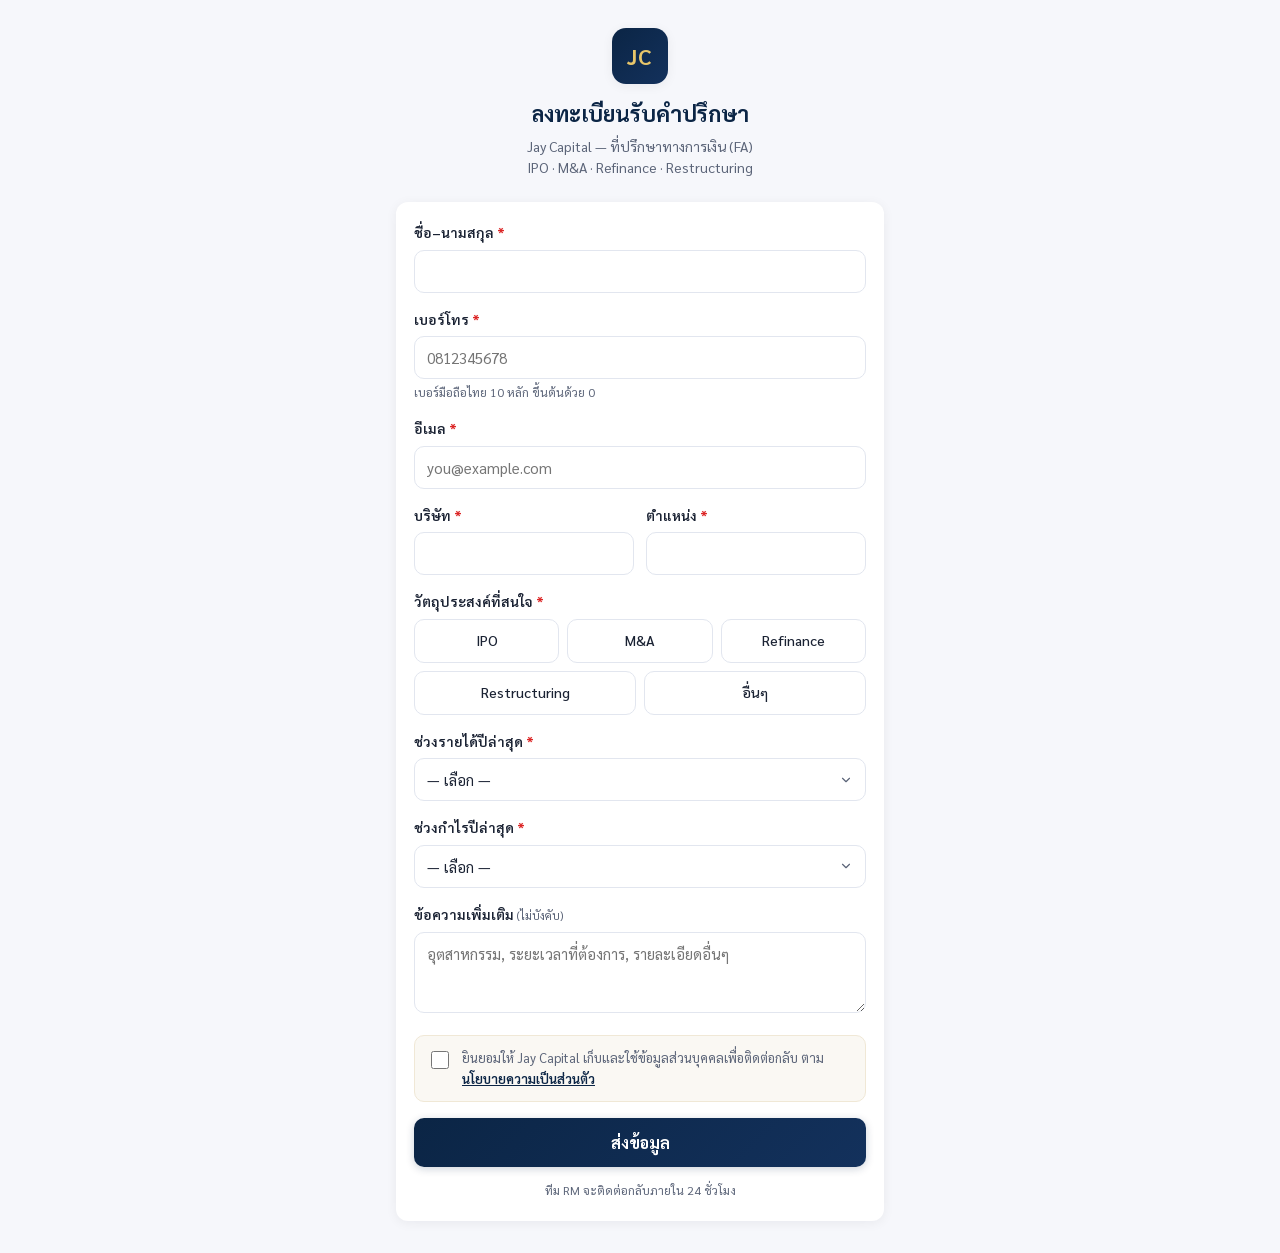
==== index.html @ a8dd4b15 "Initial commit: JC LINE OA lead form (LIFF + Apps Script)" ====
<!DOCTYPE html>
<html lang="th">
<head>
  <meta charset="UTF-8" />
  <meta name="viewport" content="width=device-width, initial-scale=1.0, maximum-scale=1.0, user-scalable=no" />
  <title>ลงทะเบียนรับคำปรึกษา | Jay Capital</title>
  <link rel="preconnect" href="https://fonts.googleapis.com">
  <link rel="preconnect" href="https://fonts.gstatic.com" crossorigin>
  <link href="https://fonts.googleapis.com/css2?family=Sarabun:wght@400;500;600;700&display=swap" rel="stylesheet">
  <link rel="stylesheet" href="style.css" />
  <script charset="utf-8" src="https://static.line-scdn.net/liff/edge/2/sdk.js"></script>
</head>
<body>
  <main class="container">
    <!-- Form view -->
    <section id="form-view">
      <header class="hero">
        <div class="logo">JC</div>
        <h1>ลงทะเบียนรับคำปรึกษา</h1>
        <p class="sub">Jay Capital — ที่ปรึกษาทางการเงิน (FA)<br/>IPO · M&amp;A · Refinance · Restructuring</p>
      </header>

      <form id="lead-form" novalidate>
        <div class="field">
          <label for="name">ชื่อ–นามสกุล <span class="req">*</span></label>
          <input type="text" id="name" name="name" required autocomplete="name" />
        </div>

        <div class="field">
          <label for="phone">เบอร์โทร <span class="req">*</span></label>
          <input type="tel" id="phone" name="phone" required autocomplete="tel"
                 inputmode="numeric" placeholder="0812345678" pattern="^0[0-9]{8,9}$" />
          <small class="hint">เบอร์มือถือไทย 10 หลัก ขึ้นต้นด้วย 0</small>
        </div>

        <div class="field">
          <label for="email">อีเมล <span class="req">*</span></label>
          <input type="email" id="email" name="email" required autocomplete="email"
                 placeholder="you@example.com" />
        </div>

        <div class="row">
          <div class="field">
            <label for="company">บริษัท <span class="req">*</span></label>
            <input type="text" id="company" name="company" required autocomplete="organization" />
          </div>
          <div class="field">
            <label for="position">ตำแหน่ง <span class="req">*</span></label>
            <input type="text" id="position" name="position" required autocomplete="organization-title" />
          </div>
        </div>

        <div class="field">
          <label>วัตถุประสงค์ที่สนใจ <span class="req">*</span></label>
          <div class="radio-group" role="radiogroup">
            <label class="radio"><input type="radio" name="purpose" value="IPO" required /><span>IPO</span></label>
            <label class="radio"><input type="radio" name="purpose" value="M&A" /><span>M&amp;A</span></label>
            <label class="radio"><input type="radio" name="purpose" value="Refinance" /><span>Refinance</span></label>
            <label class="radio"><input type="radio" name="purpose" value="Restructuring" /><span>Restructuring</span></label>
            <label class="radio"><input type="radio" name="purpose" value="อื่นๆ" /><span>อื่นๆ</span></label>
          </div>
        </div>

        <div class="field">
          <label for="revenueRange">ช่วงรายได้ปีล่าสุด <span class="req">*</span></label>
          <select id="revenueRange" name="revenueRange" required>
            <option value="">— เลือก —</option>
            <option value="<100">น้อยกว่า 100 ล้านบาท</option>
            <option value="100-500">100 – 500 ล้านบาท</option>
            <option value="500-1000">500 – 1,000 ล้านบาท</option>
            <option value="1000+">มากกว่า 1,000 ล้านบาท</option>
          </select>
        </div>

        <div class="field">
          <label for="profitRange">ช่วงกำไรปีล่าสุด <span class="req">*</span></label>
          <select id="profitRange" name="profitRange" required>
            <option value="">— เลือก —</option>
            <option value="loss">ขาดทุน</option>
            <option value="<10">น้อยกว่า 10 ล้านบาท</option>
            <option value="10-50">10 – 50 ล้านบาท</option>
            <option value="50-100">50 – 100 ล้านบาท</option>
            <option value="100+">มากกว่า 100 ล้านบาท</option>
          </select>
        </div>

        <div class="field">
          <label for="note">ข้อความเพิ่มเติม <small>(ไม่บังคับ)</small></label>
          <textarea id="note" name="note" rows="3"
                    placeholder="อุตสาหกรรม, ระยะเวลาที่ต้องการ, รายละเอียดอื่นๆ"></textarea>
        </div>

        <div class="field consent">
          <label class="checkbox">
            <input type="checkbox" id="pdpa" name="pdpa" required />
            <span>ยินยอมให้ Jay Capital เก็บและใช้ข้อมูลส่วนบุคคลเพื่อติดต่อกลับ ตาม
              <a href="policy.html" target="_blank" rel="noopener">นโยบายความเป็นส่วนตัว</a>
            </span>
          </label>
        </div>

        <div id="error-banner" class="error-banner" hidden></div>

        <button type="submit" id="submit-btn" class="btn-primary">
          <span class="btn-text">ส่งข้อมูล</span>
          <span class="btn-loader" hidden></span>
        </button>

        <p class="footer-note">ทีม RM จะติดต่อกลับภายใน 24 ชั่วโมง</p>
      </form>
    </section>

    <!-- Success view -->
    <section id="success-view" hidden>
      <div class="success-card">
        <div class="check-circle">
          <svg viewBox="0 0 52 52" aria-hidden="true">
            <circle cx="26" cy="26" r="24" fill="none" stroke="#22c55e" stroke-width="2"/>
            <path fill="none" stroke="#22c55e" stroke-width="4" stroke-linecap="round"
                  stroke-linejoin="round" d="M14 27 L23 36 L39 18"/>
          </svg>
        </div>
        <h2>ขอบคุณ <span id="success-name">ครับ</span> 🙏</h2>
        <p class="success-msg">เราได้รับข้อมูลของคุณเรียบร้อยแล้ว<br/>
          ทีม RM ของ Jay Capital จะติดต่อกลับภายใน <strong>24 ชั่วโมง</strong></p>
        <button type="button" id="close-btn" class="btn-primary">ปิดหน้านี้</button>
      </div>
    </section>
  </main>

  <script src="script.js"></script>
</body>
</html>
---- style.css ----
/* ==========================================================
   Jay Capital — LINE OA Lead Form
   Mobile-first, designed for LIFF webview
   ========================================================== */

:root {
  --jc-navy: #0b2545;
  --jc-navy-700: #13315c;
  --jc-gold: #c79338;
  --jc-gold-soft: #e8c66a;
  --bg: #f6f7fb;
  --card: #ffffff;
  --text: #1a2233;
  --text-soft: #5b6478;
  --border: #e2e6ef;
  --border-focus: var(--jc-gold);
  --error: #dc2626;
  --success: #16a34a;
  --radius: 12px;
  --shadow: 0 2px 12px rgba(15, 23, 42, 0.06);
  --shadow-lg: 0 8px 32px rgba(15, 23, 42, 0.08);
}

* { box-sizing: border-box; }

html, body {
  margin: 0;
  padding: 0;
  background: var(--bg);
  color: var(--text);
  font-family: 'Sarabun', -apple-system, BlinkMacSystemFont, 'Segoe UI', Roboto, sans-serif;
  font-size: 16px;
  line-height: 1.55;
  -webkit-font-smoothing: antialiased;
  min-height: 100vh;
}

.container {
  max-width: 520px;
  margin: 0 auto;
  padding: 0 16px 32px;
}

/* ---------- Hero ---------- */
.hero {
  text-align: center;
  padding: 28px 16px 24px;
}

.logo {
  width: 56px;
  height: 56px;
  margin: 0 auto 12px;
  border-radius: 14px;
  background: linear-gradient(135deg, var(--jc-navy) 0%, var(--jc-navy-700) 100%);
  color: var(--jc-gold-soft);
  font-weight: 700;
  font-size: 22px;
  display: flex;
  align-items: center;
  justify-content: center;
  letter-spacing: 1px;
  box-shadow: var(--shadow);
}

.hero h1 {
  margin: 0 0 6px;
  font-size: 22px;
  font-weight: 700;
  color: var(--jc-navy);
}

.hero .sub {
  margin: 0;
  color: var(--text-soft);
  font-size: 14px;
  line-height: 1.5;
}

/* ---------- Form ---------- */
form {
  background: var(--card);
  border-radius: var(--radius);
  padding: 20px 18px 22px;
  box-shadow: var(--shadow);
}

.field {
  margin-bottom: 16px;
}

.row {
  display: grid;
  grid-template-columns: 1fr 1fr;
  gap: 12px;
}

label {
  display: block;
  font-size: 14px;
  font-weight: 600;
  color: var(--text);
  margin-bottom: 6px;
}

label small {
  font-weight: 400;
  color: var(--text-soft);
}

.req {
  color: var(--error);
  font-weight: 700;
}

.hint {
  display: block;
  margin-top: 4px;
  font-size: 12px;
  color: var(--text-soft);
}

input[type="text"],
input[type="tel"],
input[type="email"],
select,
textarea {
  width: 100%;
  padding: 11px 12px;
  font-family: inherit;
  font-size: 15px;
  color: var(--text);
  background: #fff;
  border: 1.5px solid var(--border);
  border-radius: 10px;
  outline: none;
  transition: border-color 0.15s, box-shadow 0.15s;
  -webkit-appearance: none;
  appearance: none;
}

input:focus,
select:focus,
textarea:focus {
  border-color: var(--border-focus);
  box-shadow: 0 0 0 3px rgba(199, 147, 56, 0.12);
}

select {
  background-image: url("data:image/svg+xml;utf8,<svg xmlns='http://www.w3.org/2000/svg' width='14' height='14' viewBox='0 0 24 24' fill='none' stroke='%235b6478' stroke-width='2' stroke-linecap='round' stroke-linejoin='round'><polyline points='6 9 12 15 18 9'/></svg>");
  background-repeat: no-repeat;
  background-position: right 12px center;
  padding-right: 36px;
}

textarea {
  resize: vertical;
  min-height: 72px;
}

input.invalid,
select.invalid,
textarea.invalid {
  border-color: var(--error);
  background: #fef2f2;
}

/* ---------- Radio group ---------- */
.radio-group {
  display: flex;
  flex-wrap: wrap;
  gap: 8px;
}

.radio {
  flex: 1 0 calc(33.33% - 8px);
  margin-bottom: 0;
  cursor: pointer;
}

.radio input {
  position: absolute;
  opacity: 0;
  pointer-events: none;
}

.radio span {
  display: block;
  text-align: center;
  padding: 10px 8px;
  font-size: 14px;
  font-weight: 500;
  color: var(--text);
  background: #fff;
  border: 1.5px solid var(--border);
  border-radius: 10px;
  transition: all 0.15s;
}

.radio input:checked + span {
  border-color: var(--jc-navy);
  background: var(--jc-navy);
  color: #fff;
}

.radio:hover span {
  border-color: var(--jc-gold);
}

/* ---------- Consent ---------- */
.consent {
  padding: 12px;
  background: #faf8f3;
  border-radius: 10px;
  border: 1px solid #f0e8d6;
}

.checkbox {
  display: flex;
  align-items: flex-start;
  gap: 10px;
  font-weight: 400;
  font-size: 13px;
  color: var(--text-soft);
  cursor: pointer;
  margin: 0;
}

.checkbox input {
  margin-top: 3px;
  width: 18px;
  height: 18px;
  accent-color: var(--jc-navy);
  flex-shrink: 0;
}

.checkbox a {
  color: var(--jc-navy);
  font-weight: 600;
  text-decoration: underline;
}

/* ---------- Error banner ---------- */
.error-banner {
  margin: 12px 0;
  padding: 10px 12px;
  background: #fef2f2;
  border: 1px solid #fecaca;
  border-radius: 8px;
  color: var(--error);
  font-size: 13px;
}

/* ---------- Button ---------- */
.btn-primary {
  width: 100%;
  margin-top: 8px;
  padding: 14px 16px;
  font-family: inherit;
  font-size: 16px;
  font-weight: 700;
  color: #fff;
  background: linear-gradient(135deg, var(--jc-navy) 0%, var(--jc-navy-700) 100%);
  border: none;
  border-radius: 10px;
  cursor: pointer;
  transition: transform 0.05s, box-shadow 0.15s, opacity 0.15s;
  display: flex;
  align-items: center;
  justify-content: center;
  gap: 8px;
  box-shadow: 0 2px 8px rgba(11, 37, 69, 0.2);
}

.btn-primary:hover { box-shadow: 0 4px 16px rgba(11, 37, 69, 0.28); }
.btn-primary:active { transform: scale(0.99); }
.btn-primary:disabled { opacity: 0.6; cursor: not-allowed; }

.btn-loader {
  width: 16px;
  height: 16px;
  border: 2.5px solid rgba(255, 255, 255, 0.4);
  border-top-color: #fff;
  border-radius: 50%;
  animation: spin 0.7s linear infinite;
}

@keyframes spin {
  to { transform: rotate(360deg); }
}

.footer-note {
  margin: 14px 0 0;
  text-align: center;
  font-size: 12px;
  color: var(--text-soft);
}

/* ---------- Success view ---------- */
.success-card {
  margin-top: 32px;
  background: var(--card);
  border-radius: var(--radius);
  padding: 36px 24px 28px;
  text-align: center;
  box-shadow: var(--shadow-lg);
}

.check-circle {
  width: 84px;
  height: 84px;
  margin: 0 auto 16px;
}

.check-circle svg {
  width: 100%;
  height: 100%;
  animation: pop 0.4s ease-out;
}

@keyframes pop {
  0% { transform: scale(0); opacity: 0; }
  60% { transform: scale(1.15); }
  100% { transform: scale(1); opacity: 1; }
}

.success-card h2 {
  margin: 0 0 10px;
  font-size: 22px;
  color: var(--jc-navy);
}

.success-msg {
  margin: 0 0 24px;
  color: var(--text-soft);
  font-size: 15px;
}

.success-msg strong {
  color: var(--text);
}
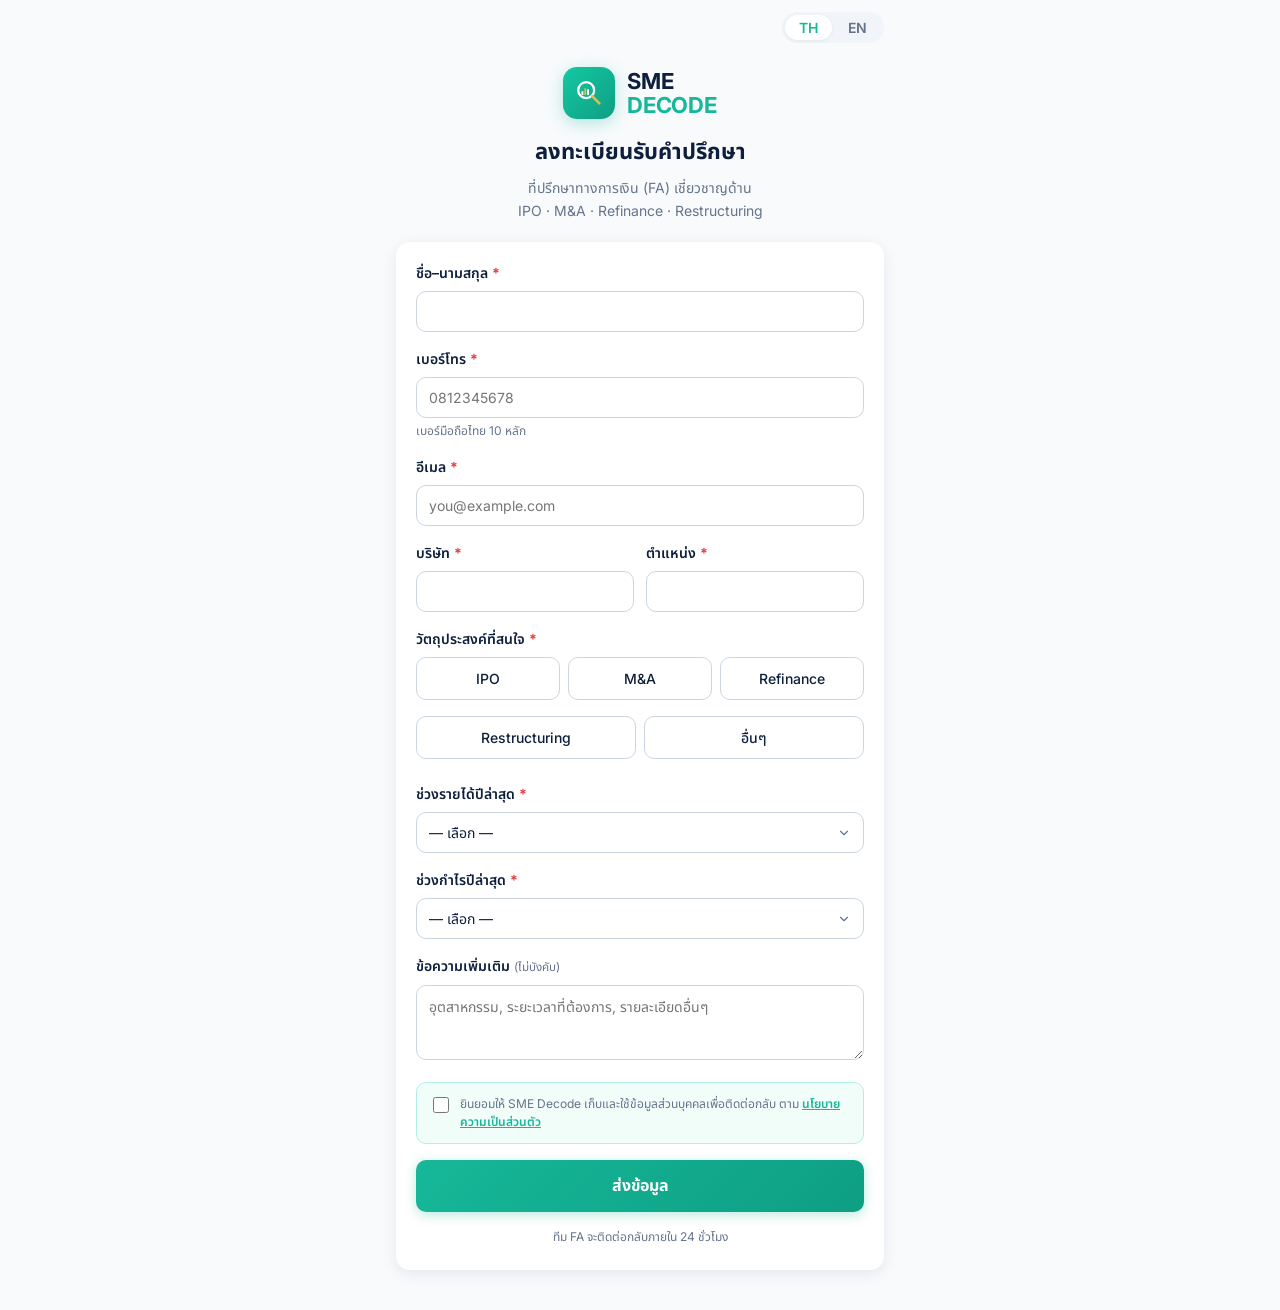
==== commit 65c2c7bc: "Rebrand to SME Decode: Inter+Noto Sans Thai fonts, design system tokens, TH/EN toggle, FA team" ====
--- a/index.html
+++ b/index.html
@@ -1,100 +1,136 @@
 <!DOCTYPE html>
-<html lang="th">
+<html lang="th" data-lang="th">
 <head>
   <meta charset="UTF-8" />
   <meta name="viewport" content="width=device-width, initial-scale=1.0, maximum-scale=1.0, user-scalable=no" />
-  <title>ลงทะเบียนรับคำปรึกษา | Jay Capital</title>
+  <title data-th="ลงทะเบียนรับคำปรึกษา | SME Decode" data-en="Register for Consultation | SME Decode">ลงทะเบียนรับคำปรึกษา | SME Decode</title>
   <link rel="preconnect" href="https://fonts.googleapis.com">
   <link rel="preconnect" href="https://fonts.gstatic.com" crossorigin>
-  <link href="https://fonts.googleapis.com/css2?family=Sarabun:wght@400;500;600;700&display=swap" rel="stylesheet">
+  <link href="https://fonts.googleapis.com/css2?family=Inter:wght@400;500;600;700&family=Noto+Sans+Thai:wght@400;500;600;700&display=swap" rel="stylesheet">
+  <link rel="stylesheet" href="design-tokens.css" />
   <link rel="stylesheet" href="style.css" />
   <script charset="utf-8" src="https://static.line-scdn.net/liff/edge/2/sdk.js"></script>
 </head>
 <body>
   <main class="container">
-    <!-- Form view -->
+
+    <!-- ─── Form view ─── -->
     <section id="form-view">
+
+      <!-- Language Toggle -->
+      <div class="lang-bar">
+        <div class="lang-toggle" role="group" aria-label="Language">
+          <button id="btn-th" class="active" onclick="setLang('th')">TH</button>
+          <button id="btn-en" onclick="setLang('en')">EN</button>
+        </div>
+      </div>
+
+      <!-- Hero -->
       <header class="hero">
-        <div class="logo">JC</div>
-        <h1>ลงทะเบียนรับคำปรึกษา</h1>
-        <p class="sub">Jay Capital — ที่ปรึกษาทางการเงิน (FA)<br/>IPO · M&amp;A · Refinance · Restructuring</p>
+        <div class="logo-wrap">
+          <!-- SME Decode logo mark (magnifier icon) -->
+          <div class="logo-icon">
+            <svg viewBox="0 0 32 32" fill="none" xmlns="http://www.w3.org/2000/svg">
+              <!-- magnifier circle -->
+              <circle cx="13" cy="13" r="8.5" stroke="white" stroke-width="2.4"/>
+              <!-- handle -->
+              <line x1="19.5" y1="19.5" x2="27" y2="27" stroke="#e8b84b" stroke-width="2.8" stroke-linecap="round"/>
+              <!-- bar chart inside lens -->
+              <rect x="8"  y="14" width="2" height="4" rx="0.5" fill="white"/>
+              <rect x="11" y="11" width="2" height="7" rx="0.5" fill="#e8b84b"/>
+              <rect x="14" y="12" width="2" height="6" rx="0.5" fill="white"/>
+            </svg>
+          </div>
+          <div class="logo-text">
+            <span class="sme">SME</span>
+            <span class="decode">DECODE</span>
+          </div>
+        </div>
+        <h1 data-th="ลงทะเบียนรับคำปรึกษา" data-en="Register for Free Consultation">ลงทะเบียนรับคำปรึกษา</h1>
+        <p class="sub" data-th="ที่ปรึกษาทางการเงิน (FA) เชี่ยวชาญด้าน<br/>IPO · M&amp;A · Refinance · Restructuring" data-en="Financial Advisor (FA) specializing in<br/>IPO · M&amp;A · Refinance · Restructuring">ที่ปรึกษาทางการเงิน (FA) เชี่ยวชาญด้าน<br/>IPO · M&amp;A · Refinance · Restructuring</p>
       </header>
 
       <form id="lead-form" novalidate>
+
         <div class="field">
-          <label for="name">ชื่อ–นามสกุล <span class="req">*</span></label>
+          <label for="name"><span data-th="ชื่อ–นามสกุล" data-en="Full Name">ชื่อ–นามสกุล</span> <span class="req">*</span></label>
           <input type="text" id="name" name="name" required autocomplete="name" />
         </div>
 
         <div class="field">
-          <label for="phone">เบอร์โทร <span class="req">*</span></label>
-          <input type="tel" id="phone" name="phone" required autocomplete="tel"
-                 inputmode="numeric" placeholder="0812345678" pattern="^0[0-9]{8,9}$" />
-          <small class="hint">เบอร์มือถือไทย 10 หลัก ขึ้นต้นด้วย 0</small>
+          <label for="phone"><span data-th="เบอร์โทร" data-en="Phone Number">เบอร์โทร</span> <span class="req">*</span></label>
+          <input type="tel" id="phone" name="phone" required inputmode="numeric"
+                 placeholder="0812345678" pattern="^0[0-9]{8,9}$" />
+          <small class="hint" data-th="เบอร์มือถือไทย 10 หลัก" data-en="Thai mobile number, 10 digits">เบอร์มือถือไทย 10 หลัก</small>
         </div>
 
         <div class="field">
-          <label for="email">อีเมล <span class="req">*</span></label>
-          <input type="email" id="email" name="email" required autocomplete="email"
-                 placeholder="you@example.com" />
+          <label for="email"><span data-th="อีเมล" data-en="Email">อีเมล</span> <span class="req">*</span></label>
+          <input type="email" id="email" name="email" required placeholder="you@example.com" />
         </div>
 
         <div class="row">
           <div class="field">
-            <label for="company">บริษัท <span class="req">*</span></label>
-            <input type="text" id="company" name="company" required autocomplete="organization" />
+            <label for="company"><span data-th="บริษัท" data-en="Company">บริษัท</span> <span class="req">*</span></label>
+            <input type="text" id="company" name="company" required />
           </div>
           <div class="field">
-            <label for="position">ตำแหน่ง <span class="req">*</span></label>
-            <input type="text" id="position" name="position" required autocomplete="organization-title" />
+            <label for="position"><span data-th="ตำแหน่ง" data-en="Position">ตำแหน่ง</span> <span class="req">*</span></label>
+            <input type="text" id="position" name="position" required />
           </div>
         </div>
 
         <div class="field">
-          <label>วัตถุประสงค์ที่สนใจ <span class="req">*</span></label>
+          <label><span data-th="วัตถุประสงค์ที่สนใจ" data-en="Service Interest">วัตถุประสงค์ที่สนใจ</span> <span class="req">*</span></label>
           <div class="radio-group" role="radiogroup">
             <label class="radio"><input type="radio" name="purpose" value="IPO" required /><span>IPO</span></label>
             <label class="radio"><input type="radio" name="purpose" value="M&A" /><span>M&amp;A</span></label>
             <label class="radio"><input type="radio" name="purpose" value="Refinance" /><span>Refinance</span></label>
             <label class="radio"><input type="radio" name="purpose" value="Restructuring" /><span>Restructuring</span></label>
-            <label class="radio"><input type="radio" name="purpose" value="อื่นๆ" /><span>อื่นๆ</span></label>
+            <label class="radio"><input type="radio" name="purpose" value="อื่นๆ" /><span data-th="อื่นๆ" data-en="Other">อื่นๆ</span></label>
           </div>
         </div>
 
         <div class="field">
-          <label for="revenueRange">ช่วงรายได้ปีล่าสุด <span class="req">*</span></label>
+          <label for="revenueRange"><span data-th="ช่วงรายได้ปีล่าสุด" data-en="Latest Annual Revenue">ช่วงรายได้ปีล่าสุด</span> <span class="req">*</span></label>
           <select id="revenueRange" name="revenueRange" required>
-            <option value="">— เลือก —</option>
-            <option value="<100">น้อยกว่า 100 ล้านบาท</option>
-            <option value="100-500">100 – 500 ล้านบาท</option>
-            <option value="500-1000">500 – 1,000 ล้านบาท</option>
-            <option value="1000+">มากกว่า 1,000 ล้านบาท</option>
+            <option value="" data-th="— เลือก —" data-en="— Select —">— เลือก —</option>
+            <option value="<100"    data-th="น้อยกว่า 100 ล้านบาท"   data-en="Less than 100M THB">น้อยกว่า 100 ล้านบาท</option>
+            <option value="100-500" data-th="100 – 500 ล้านบาท"      data-en="100 – 500M THB">100 – 500 ล้านบาท</option>
+            <option value="500-1000" data-th="500 – 1,000 ล้านบาท"   data-en="500 – 1,000M THB">500 – 1,000 ล้านบาท</option>
+            <option value="1000+"   data-th="มากกว่า 1,000 ล้านบาท"  data-en="Over 1,000M THB">มากกว่า 1,000 ล้านบาท</option>
           </select>
         </div>
 
         <div class="field">
-          <label for="profitRange">ช่วงกำไรปีล่าสุด <span class="req">*</span></label>
+          <label for="profitRange"><span data-th="ช่วงกำไรปีล่าสุด" data-en="Latest Annual Profit">ช่วงกำไรปีล่าสุด</span> <span class="req">*</span></label>
           <select id="profitRange" name="profitRange" required>
-            <option value="">— เลือก —</option>
-            <option value="loss">ขาดทุน</option>
-            <option value="<10">น้อยกว่า 10 ล้านบาท</option>
-            <option value="10-50">10 – 50 ล้านบาท</option>
-            <option value="50-100">50 – 100 ล้านบาท</option>
-            <option value="100+">มากกว่า 100 ล้านบาท</option>
+            <option value="" data-th="— เลือก —" data-en="— Select —">— เลือก —</option>
+            <option value="loss"  data-th="ขาดทุน"              data-en="Net Loss">ขาดทุน</option>
+            <option value="<10"   data-th="น้อยกว่า 10 ล้านบาท" data-en="Less than 10M THB">น้อยกว่า 10 ล้านบาท</option>
+            <option value="10-50" data-th="10 – 50 ล้านบาท"     data-en="10 – 50M THB">10 – 50 ล้านบาท</option>
+            <option value="50-100" data-th="50 – 100 ล้านบาท"   data-en="50 – 100M THB">50 – 100 ล้านบาท</option>
+            <option value="100+"  data-th="มากกว่า 100 ล้านบาท" data-en="Over 100M THB">มากกว่า 100 ล้านบาท</option>
           </select>
         </div>
 
         <div class="field">
-          <label for="note">ข้อความเพิ่มเติม <small>(ไม่บังคับ)</small></label>
+          <label for="note">
+            <span data-th="ข้อความเพิ่มเติม" data-en="Additional Info">ข้อความเพิ่มเติม</span>
+            <small data-th="(ไม่บังคับ)" data-en="(optional)">(ไม่บังคับ)</small>
+          </label>
           <textarea id="note" name="note" rows="3"
-                    placeholder="อุตสาหกรรม, ระยะเวลาที่ต้องการ, รายละเอียดอื่นๆ"></textarea>
+            data-placeholder-th="อุตสาหกรรม, ระยะเวลาที่ต้องการ, รายละเอียดอื่นๆ"
+            data-placeholder-en="Industry, timeline, additional details"
+            placeholder="อุตสาหกรรม, ระยะเวลาที่ต้องการ, รายละเอียดอื่นๆ"></textarea>
         </div>
 
         <div class="field consent">
           <label class="checkbox">
             <input type="checkbox" id="pdpa" name="pdpa" required />
-            <span>ยินยอมให้ Jay Capital เก็บและใช้ข้อมูลส่วนบุคคลเพื่อติดต่อกลับ ตาม
-              <a href="policy.html" target="_blank" rel="noopener">นโยบายความเป็นส่วนตัว</a>
+            <span>
+              <span data-th="ยินยอมให้ SME Decode เก็บและใช้ข้อมูลส่วนบุคคลเพื่อติดต่อกลับ ตาม" data-en="I consent to SME Decode collecting and using my personal data as per">ยินยอมให้ SME Decode เก็บและใช้ข้อมูลส่วนบุคคลเพื่อติดต่อกลับ ตาม</span>
+              <a href="policy.html" target="_blank" rel="noopener" data-th="นโยบายความเป็นส่วนตัว" data-en="Privacy Policy">นโยบายความเป็นส่วนตัว</a>
             </span>
           </label>
         </div>
@@ -102,30 +138,37 @@
         <div id="error-banner" class="error-banner" hidden></div>
 
         <button type="submit" id="submit-btn" class="btn-primary">
-          <span class="btn-text">ส่งข้อมูล</span>
+          <span class="btn-text" data-th="ส่งข้อมูล" data-en="Submit">ส่งข้อมูล</span>
           <span class="btn-loader" hidden></span>
         </button>
 
-        <p class="footer-note">ทีม RM จะติดต่อกลับภายใน 24 ชั่วโมง</p>
+        <p class="footer-note" data-th="ทีม FA จะติดต่อกลับภายใน 24 ชั่วโมง" data-en="Our FA team will contact you within 24 hours">ทีม FA จะติดต่อกลับภายใน 24 ชั่วโมง</p>
       </form>
     </section>
 
-    <!-- Success view -->
+    <!-- ─── Success view ─── -->
     <section id="success-view" hidden>
       <div class="success-card">
         <div class="check-circle">
           <svg viewBox="0 0 52 52" aria-hidden="true">
-            <circle cx="26" cy="26" r="24" fill="none" stroke="#22c55e" stroke-width="2"/>
-            <path fill="none" stroke="#22c55e" stroke-width="4" stroke-linecap="round"
+            <circle cx="26" cy="26" r="24" fill="none" stroke="#16b899" stroke-width="2"/>
+            <path fill="none" stroke="#16b899" stroke-width="4" stroke-linecap="round"
                   stroke-linejoin="round" d="M14 27 L23 36 L39 18"/>
           </svg>
         </div>
-        <h2>ขอบคุณ <span id="success-name">ครับ</span> 🙏</h2>
-        <p class="success-msg">เราได้รับข้อมูลของคุณเรียบร้อยแล้ว<br/>
-          ทีม RM ของ Jay Capital จะติดต่อกลับภายใน <strong>24 ชั่วโมง</strong></p>
-        <button type="button" id="close-btn" class="btn-primary">ปิดหน้านี้</button>
+        <h2 data-th-template="ขอบคุณ {name} 🙏" data-en-template="Thank you, {name} 🙏">
+          ขอบคุณ <span id="success-name"></span> 🙏
+        </h2>
+        <p class="success-msg">
+          <span data-th="เราได้รับข้อมูลของคุณเรียบร้อยแล้ว" data-en="We've received your information.">เราได้รับข้อมูลของคุณเรียบร้อยแล้ว</span><br/>
+          <span data-th="ทีม FA ของ SME Decode จะติดต่อกลับภายใน" data-en="Our FA team will contact you within">ทีม FA ของ SME Decode จะติดต่อกลับภายใน</span>
+          <strong data-th="24 ชั่วโมง" data-en="24 hours">24 ชั่วโมง</strong>
+        </p>
+        <button type="button" id="close-btn" class="btn-primary"
+                data-th="ปิดหน้านี้" data-en="Close">ปิดหน้านี้</button>
       </div>
     </section>
+
   </main>
 
   <script src="script.js"></script>
--- a/design-tokens.css
+++ b/design-tokens.css
@@ -0,0 +1,87 @@
+/**
+ * SME Decode — Design System Tokens
+ * Use this file as the single source of truth for all brand colors, typography,
+ * spacing, and radius values. Import into any future project.
+ *
+ * Usage:
+ *   @import url('./design-tokens.css');
+ *   .btn { background: var(--brand-primary); }
+ */
+
+:root {
+  /* ─── Brand Colors ─── */
+  --brand-primary:       #16b899;   /* Teal — main CTA, accents */
+  --brand-primary-dark:  #0e9e84;   /* Hover / pressed state */
+  --brand-primary-light: #e6faf6;   /* Tinted backgrounds */
+  --brand-navy:          #0d1f3c;   /* Headlines, logo text */
+  --brand-navy-700:      #1a3158;   /* Slightly lighter navy */
+  --brand-gold:          #e8b84b;   /* Chart bars, highlights */
+  --brand-gold-light:    #f5d88a;   /* Softer gold */
+
+  /* ─── Neutrals ─── */
+  --neutral-900: #0d1f3c;
+  --neutral-700: #334155;
+  --neutral-500: #64748b;
+  --neutral-300: #cbd5e1;
+  --neutral-100: #f1f5f9;
+  --neutral-50:  #f8fafc;
+  --white:       #ffffff;
+
+  /* ─── Semantic ─── */
+  --color-text:         var(--neutral-900);
+  --color-text-soft:    var(--neutral-500);
+  --color-bg:           var(--neutral-50);
+  --color-surface:      var(--white);
+  --color-border:       var(--neutral-300);
+  --color-focus:        var(--brand-primary);
+  --color-error:        #e53e3e;
+  --color-success:      #16a34a;
+
+  /* ─── Typography ─── */
+  --font-sans: 'Inter', 'Noto Sans Thai', -apple-system, BlinkMacSystemFont, sans-serif;
+
+  --text-xs:   12px;
+  --text-sm:   14px;
+  --text-base: 16px;
+  --text-lg:   18px;
+  --text-xl:   22px;
+  --text-2xl:  28px;
+  --text-3xl:  36px;
+
+  --weight-regular: 400;
+  --weight-medium:  500;
+  --weight-semibold: 600;
+  --weight-bold:    700;
+
+  --leading-tight:  1.25;
+  --leading-normal: 1.5;
+  --leading-relaxed: 1.65;
+
+  /* ─── Spacing (4px grid) ─── */
+  --space-1:  4px;
+  --space-2:  8px;
+  --space-3:  12px;
+  --space-4:  16px;
+  --space-5:  20px;
+  --space-6:  24px;
+  --space-8:  32px;
+  --space-10: 40px;
+  --space-12: 48px;
+  --space-16: 64px;
+
+  /* ─── Border Radius ─── */
+  --radius-sm:   6px;
+  --radius-md:   10px;
+  --radius-lg:   14px;
+  --radius-xl:   20px;
+  --radius-full: 9999px;
+
+  /* ─── Shadows ─── */
+  --shadow-sm: 0 1px 4px rgba(13, 31, 60, 0.06);
+  --shadow-md: 0 4px 16px rgba(13, 31, 60, 0.08);
+  --shadow-lg: 0 8px 32px rgba(13, 31, 60, 0.10);
+
+  /* ─── Transitions ─── */
+  --transition-fast: 0.12s ease;
+  --transition-base: 0.2s ease;
+}
--- a/style.css
+++ b/style.css
@@ -1,36 +1,19 @@
 /* ==========================================================
-   Jay Capital — LINE OA Lead Form
+   SME Decode — Lead Form Styles
    Mobile-first, designed for LIFF webview
    ========================================================== */
-
-:root {
-  --jc-navy: #0b2545;
-  --jc-navy-700: #13315c;
-  --jc-gold: #c79338;
-  --jc-gold-soft: #e8c66a;
-  --bg: #f6f7fb;
-  --card: #ffffff;
-  --text: #1a2233;
-  --text-soft: #5b6478;
-  --border: #e2e6ef;
-  --border-focus: var(--jc-gold);
-  --error: #dc2626;
-  --success: #16a34a;
-  --radius: 12px;
-  --shadow: 0 2px 12px rgba(15, 23, 42, 0.06);
-  --shadow-lg: 0 8px 32px rgba(15, 23, 42, 0.08);
-}
+@import url('./design-tokens.css');
 
 * { box-sizing: border-box; }
 
 html, body {
   margin: 0;
   padding: 0;
-  background: var(--bg);
-  color: var(--text);
-  font-family: 'Sarabun', -apple-system, BlinkMacSystemFont, 'Segoe UI', Roboto, sans-serif;
-  font-size: 16px;
-  line-height: 1.55;
+  background: var(--color-bg);
+  color: var(--color-text);
+  font-family: var(--font-sans);
+  font-size: var(--text-base);
+  line-height: var(--leading-normal);
   -webkit-font-smoothing: antialiased;
   min-height: 100vh;
 }
@@ -38,86 +21,150 @@
 .container {
   max-width: 520px;
   margin: 0 auto;
-  padding: 0 16px 32px;
+  padding: 0 var(--space-4) var(--space-10);
+}
+
+/* ---------- Language Toggle ---------- */
+.lang-bar {
+  display: flex;
+  justify-content: flex-end;
+  padding: var(--space-3) 0 0;
+}
+
+.lang-toggle {
+  display: flex;
+  gap: 2px;
+  background: var(--neutral-100);
+  border-radius: var(--radius-full);
+  padding: 3px;
+}
+
+.lang-toggle button {
+  padding: 4px 14px;
+  font-size: var(--text-sm);
+  font-weight: var(--weight-semibold);
+  font-family: var(--font-sans);
+  border: none;
+  border-radius: var(--radius-full);
+  background: transparent;
+  color: var(--color-text-soft);
+  cursor: pointer;
+  transition: all var(--transition-fast);
+}
+
+.lang-toggle button.active {
+  background: var(--white);
+  color: var(--brand-primary);
+  box-shadow: var(--shadow-sm);
 }
 
 /* ---------- Hero ---------- */
 .hero {
   text-align: center;
-  padding: 28px 16px 24px;
-}
-
-.logo {
-  width: 56px;
-  height: 56px;
-  margin: 0 auto 12px;
-  border-radius: 14px;
-  background: linear-gradient(135deg, var(--jc-navy) 0%, var(--jc-navy-700) 100%);
-  color: var(--jc-gold-soft);
-  font-weight: 700;
-  font-size: 22px;
+  padding: var(--space-6) var(--space-4) var(--space-5);
+}
+
+.logo-wrap {
   display: flex;
   align-items: center;
   justify-content: center;
-  letter-spacing: 1px;
-  box-shadow: var(--shadow);
+  gap: var(--space-3);
+  margin-bottom: var(--space-4);
+}
+
+.logo-icon {
+  width: 52px;
+  height: 52px;
+  border-radius: var(--radius-lg);
+  background: linear-gradient(135deg, #14c9a1 0%, #0e9e84 100%);
+  display: flex;
+  align-items: center;
+  justify-content: center;
+  box-shadow: 0 4px 16px rgba(22, 184, 153, 0.30);
+  flex-shrink: 0;
+}
+
+.logo-icon svg {
+  width: 30px;
+  height: 30px;
+}
+
+.logo-text {
+  display: flex;
+  flex-direction: column;
+  align-items: flex-start;
+  line-height: 1.1;
+}
+
+.logo-text .sme {
+  font-size: var(--text-xl);
+  font-weight: var(--weight-bold);
+  color: var(--brand-navy);
+  letter-spacing: -0.3px;
+}
+
+.logo-text .decode {
+  font-size: var(--text-xl);
+  font-weight: var(--weight-bold);
+  color: var(--brand-primary);
+  letter-spacing: -0.3px;
 }
 
 .hero h1 {
-  margin: 0 0 6px;
-  font-size: 22px;
-  font-weight: 700;
-  color: var(--jc-navy);
+  margin: 0 0 var(--space-2);
+  font-size: var(--text-xl);
+  font-weight: var(--weight-bold);
+  color: var(--brand-navy);
 }
 
 .hero .sub {
   margin: 0;
-  color: var(--text-soft);
-  font-size: 14px;
-  line-height: 1.5;
+  color: var(--color-text-soft);
+  font-size: var(--text-sm);
+  line-height: var(--leading-relaxed);
 }
 
 /* ---------- Form ---------- */
 form {
-  background: var(--card);
-  border-radius: var(--radius);
-  padding: 20px 18px 22px;
-  box-shadow: var(--shadow);
+  background: var(--color-surface);
+  border-radius: var(--radius-lg);
+  padding: var(--space-5) var(--space-5) var(--space-6);
+  box-shadow: var(--shadow-md);
 }
 
 .field {
-  margin-bottom: 16px;
+  margin-bottom: var(--space-4);
 }
 
 .row {
   display: grid;
   grid-template-columns: 1fr 1fr;
-  gap: 12px;
+  gap: var(--space-3);
 }
 
 label {
   display: block;
-  font-size: 14px;
-  font-weight: 600;
-  color: var(--text);
-  margin-bottom: 6px;
+  font-size: var(--text-sm);
+  font-weight: var(--weight-semibold);
+  color: var(--color-text);
+  margin-bottom: var(--space-2);
 }
 
 label small {
-  font-weight: 400;
-  color: var(--text-soft);
+  font-weight: var(--weight-regular);
+  color: var(--color-text-soft);
 }
 
 .req {
-  color: var(--error);
-  font-weight: 700;
+  color: var(--color-error);
+  font-weight: var(--weight-bold);
 }
 
 .hint {
   display: block;
-  margin-top: 4px;
-  font-size: 12px;
-  color: var(--text-soft);
+  margin-top: var(--space-1);
+  font-size: var(--text-xs);
+  color: var(--color-text-soft);
 }
 
 input[type="text"],
@@ -126,15 +173,15 @@
 select,
 textarea {
   width: 100%;
-  padding: 11px 12px;
-  font-family: inherit;
-  font-size: 15px;
-  color: var(--text);
-  background: #fff;
-  border: 1.5px solid var(--border);
-  border-radius: 10px;
+  padding: 11px var(--space-3);
+  font-family: var(--font-sans);
+  font-size: var(--text-sm);
+  color: var(--color-text);
+  background: var(--white);
+  border: 1.5px solid var(--color-border);
+  border-radius: var(--radius-md);
   outline: none;
-  transition: border-color 0.15s, box-shadow 0.15s;
+  transition: border-color var(--transition-fast), box-shadow var(--transition-fast);
   -webkit-appearance: none;
   appearance: none;
 }
@@ -142,12 +189,12 @@
 input:focus,
 select:focus,
 textarea:focus {
-  border-color: var(--border-focus);
-  box-shadow: 0 0 0 3px rgba(199, 147, 56, 0.12);
+  border-color: var(--color-focus);
+  box-shadow: 0 0 0 3px rgba(22, 184, 153, 0.14);
 }
 
 select {
-  background-image: url("data:image/svg+xml;utf8,<svg xmlns='http://www.w3.org/2000/svg' width='14' height='14' viewBox='0 0 24 24' fill='none' stroke='%235b6478' stroke-width='2' stroke-linecap='round' stroke-linejoin='round'><polyline points='6 9 12 15 18 9'/></svg>");
+  background-image: url("data:image/svg+xml;utf8,<svg xmlns='http://www.w3.org/2000/svg' width='14' height='14' viewBox='0 0 24 24' fill='none' stroke='%2364748b' stroke-width='2' stroke-linecap='round' stroke-linejoin='round'><polyline points='6 9 12 15 18 9'/></svg>");
   background-repeat: no-repeat;
   background-position: right 12px center;
   padding-right: 36px;
@@ -161,20 +208,19 @@
 input.invalid,
 select.invalid,
 textarea.invalid {
-  border-color: var(--error);
-  background: #fef2f2;
+  border-color: var(--color-error);
+  background: #fff5f5;
 }
 
 /* ---------- Radio group ---------- */
 .radio-group {
   display: flex;
   flex-wrap: wrap;
-  gap: 8px;
+  gap: var(--space-2);
 }
 
 .radio {
   flex: 1 0 calc(33.33% - 8px);
-  margin-bottom: 0;
   cursor: pointer;
 }
 
@@ -187,92 +233,92 @@
 .radio span {
   display: block;
   text-align: center;
-  padding: 10px 8px;
-  font-size: 14px;
-  font-weight: 500;
-  color: var(--text);
-  background: #fff;
-  border: 1.5px solid var(--border);
-  border-radius: 10px;
-  transition: all 0.15s;
+  padding: 10px var(--space-2);
+  font-size: var(--text-sm);
+  font-weight: var(--weight-medium);
+  color: var(--color-text);
+  background: var(--white);
+  border: 1.5px solid var(--color-border);
+  border-radius: var(--radius-md);
+  transition: all var(--transition-fast);
 }
 
 .radio input:checked + span {
-  border-color: var(--jc-navy);
-  background: var(--jc-navy);
-  color: #fff;
+  border-color: var(--brand-primary);
+  background: var(--brand-primary);
+  color: var(--white);
 }
 
 .radio:hover span {
-  border-color: var(--jc-gold);
+  border-color: var(--brand-primary);
 }
 
 /* ---------- Consent ---------- */
 .consent {
-  padding: 12px;
-  background: #faf8f3;
-  border-radius: 10px;
-  border: 1px solid #f0e8d6;
+  padding: var(--space-3);
+  background: #f0fdf9;
+  border-radius: var(--radius-md);
+  border: 1px solid #b2f0e5;
 }
 
 .checkbox {
   display: flex;
   align-items: flex-start;
-  gap: 10px;
-  font-weight: 400;
-  font-size: 13px;
-  color: var(--text-soft);
+  gap: var(--space-2);
+  font-weight: var(--weight-regular);
+  font-size: var(--text-xs);
+  color: var(--color-text-soft);
   cursor: pointer;
   margin: 0;
 }
 
 .checkbox input {
-  margin-top: 3px;
-  width: 18px;
-  height: 18px;
-  accent-color: var(--jc-navy);
+  margin-top: 2px;
+  width: 16px;
+  height: 16px;
+  accent-color: var(--brand-primary);
   flex-shrink: 0;
 }
 
 .checkbox a {
-  color: var(--jc-navy);
-  font-weight: 600;
+  color: var(--brand-primary);
+  font-weight: var(--weight-semibold);
   text-decoration: underline;
 }
 
 /* ---------- Error banner ---------- */
 .error-banner {
-  margin: 12px 0;
-  padding: 10px 12px;
-  background: #fef2f2;
-  border: 1px solid #fecaca;
-  border-radius: 8px;
-  color: var(--error);
-  font-size: 13px;
+  margin: var(--space-3) 0;
+  padding: var(--space-2) var(--space-3);
+  background: #fff5f5;
+  border: 1px solid #fed7d7;
+  border-radius: var(--radius-sm);
+  color: var(--color-error);
+  font-size: var(--text-sm);
 }
 
 /* ---------- Button ---------- */
 .btn-primary {
   width: 100%;
-  margin-top: 8px;
-  padding: 14px 16px;
-  font-family: inherit;
-  font-size: 16px;
-  font-weight: 700;
-  color: #fff;
-  background: linear-gradient(135deg, var(--jc-navy) 0%, var(--jc-navy-700) 100%);
+  margin-top: var(--space-2);
+  padding: 14px var(--space-4);
+  font-family: var(--font-sans);
+  font-size: var(--text-base);
+  font-weight: var(--weight-bold);
+  color: var(--white);
+  background: linear-gradient(135deg, var(--brand-primary) 0%, var(--brand-primary-dark) 100%);
   border: none;
-  border-radius: 10px;
+  border-radius: var(--radius-md);
   cursor: pointer;
-  transition: transform 0.05s, box-shadow 0.15s, opacity 0.15s;
+  transition: transform var(--transition-fast), box-shadow var(--transition-base), opacity var(--transition-base);
   display: flex;
   align-items: center;
   justify-content: center;
-  gap: 8px;
-  box-shadow: 0 2px 8px rgba(11, 37, 69, 0.2);
-}
-
-.btn-primary:hover { box-shadow: 0 4px 16px rgba(11, 37, 69, 0.28); }
+  gap: var(--space-2);
+  box-shadow: 0 3px 12px rgba(22, 184, 153, 0.30);
+}
+
+.btn-primary:hover { box-shadow: 0 5px 20px rgba(22, 184, 153, 0.38); }
 .btn-primary:active { transform: scale(0.99); }
 .btn-primary:disabled { opacity: 0.6; cursor: not-allowed; }
 
@@ -280,36 +326,34 @@
   width: 16px;
   height: 16px;
   border: 2.5px solid rgba(255, 255, 255, 0.4);
-  border-top-color: #fff;
+  border-top-color: var(--white);
   border-radius: 50%;
   animation: spin 0.7s linear infinite;
 }
 
-@keyframes spin {
-  to { transform: rotate(360deg); }
-}
+@keyframes spin { to { transform: rotate(360deg); } }
 
 .footer-note {
-  margin: 14px 0 0;
+  margin: var(--space-4) 0 0;
   text-align: center;
-  font-size: 12px;
-  color: var(--text-soft);
+  font-size: var(--text-xs);
+  color: var(--color-text-soft);
 }
 
 /* ---------- Success view ---------- */
 .success-card {
-  margin-top: 32px;
-  background: var(--card);
-  border-radius: var(--radius);
-  padding: 36px 24px 28px;
+  margin-top: var(--space-8);
+  background: var(--color-surface);
+  border-radius: var(--radius-lg);
+  padding: var(--space-10) var(--space-6) var(--space-8);
   text-align: center;
   box-shadow: var(--shadow-lg);
 }
 
 .check-circle {
-  width: 84px;
-  height: 84px;
-  margin: 0 auto 16px;
+  width: 80px;
+  height: 80px;
+  margin: 0 auto var(--space-4);
 }
 
 .check-circle svg {
@@ -325,17 +369,15 @@
 }
 
 .success-card h2 {
-  margin: 0 0 10px;
-  font-size: 22px;
-  color: var(--jc-navy);
+  margin: 0 0 var(--space-2);
+  font-size: var(--text-xl);
+  color: var(--brand-navy);
 }
 
 .success-msg {
-  margin: 0 0 24px;
-  color: var(--text-soft);
-  font-size: 15px;
-}
-
-.success-msg strong {
-  color: var(--text);
-}
+  margin: 0 0 var(--space-6);
+  color: var(--color-text-soft);
+  font-size: var(--text-sm);
+}
+
+.success-msg strong { color: var(--color-text); }
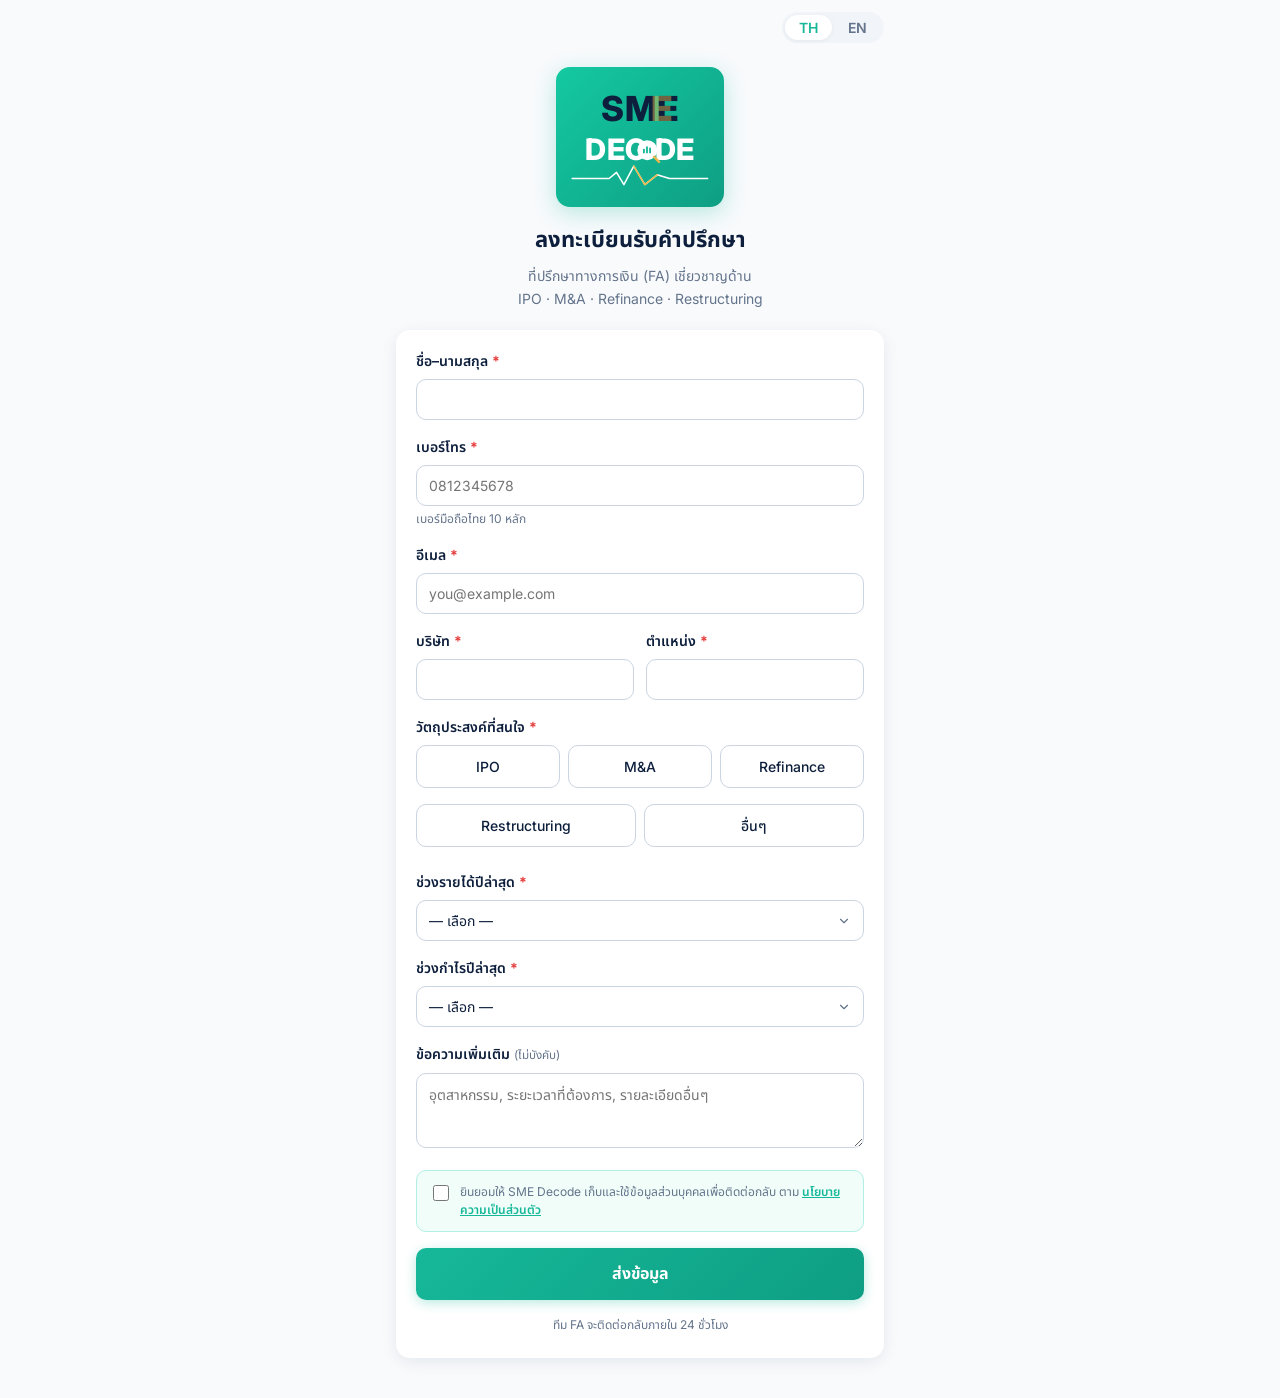
==== commit 3cb694e1: "Upgrade logo mark to match SME Decode brand identity Replace horizontal icon+text logo with stacked " ====
--- a/index.html
+++ b/index.html
@@ -27,24 +27,33 @@
 
       <!-- Hero -->
       <header class="hero">
-        <div class="logo-wrap">
-          <!-- SME Decode logo mark (magnifier icon) -->
-          <div class="logo-icon">
-            <svg viewBox="0 0 32 32" fill="none" xmlns="http://www.w3.org/2000/svg">
-              <!-- magnifier circle -->
-              <circle cx="13" cy="13" r="8.5" stroke="white" stroke-width="2.4"/>
+        <div class="logo-card">
+          <svg class="logo-svg" viewBox="0 0 240 200" xmlns="http://www.w3.org/2000/svg" aria-label="SME Decode">
+            <!-- SME — navy, with subtle glitch-shadow on the E -->
+            <g font-family="Inter, 'Noto Sans Thai', sans-serif" font-weight="800" letter-spacing="1">
+              <text x="120" y="74" text-anchor="middle" font-size="56" fill="#0d1f3c">SME</text>
+              <text x="156" y="74" text-anchor="middle" font-size="56" fill="#e8b84b" opacity="0.45">E</text>
+            </g>
+            <!-- DECODE — white, with magnifier replacing the O -->
+            <g font-family="Inter, 'Noto Sans Thai', sans-serif" font-weight="800" letter-spacing="1">
+              <text x="120" y="138" text-anchor="middle" font-size="48" fill="#ffffff">DEC  DE</text>
+            </g>
+            <!-- Magnifier replacing the second "O" in DECODE -->
+            <g transform="translate(132 122)">
+              <circle cx="0" cy="0" r="15" fill="#ffffff" stroke="#ffffff" stroke-width="2.5"/>
+              <!-- mini bar chart inside lens -->
+              <rect x="-7" y="-2" width="3" height="7" fill="#16b899"/>
+              <rect x="-2" y="-6" width="3" height="11" fill="#16b899"/>
+              <rect x="3"  y="-4" width="3" height="9" fill="#16b899"/>
               <!-- handle -->
-              <line x1="19.5" y1="19.5" x2="27" y2="27" stroke="#e8b84b" stroke-width="2.8" stroke-linecap="round"/>
-              <!-- bar chart inside lens -->
-              <rect x="8"  y="14" width="2" height="4" rx="0.5" fill="white"/>
-              <rect x="11" y="11" width="2" height="7" rx="0.5" fill="#e8b84b"/>
-              <rect x="14" y="12" width="2" height="6" rx="0.5" fill="white"/>
-            </svg>
-          </div>
-          <div class="logo-text">
-            <span class="sme">SME</span>
-            <span class="decode">DECODE</span>
-          </div>
+              <line x1="11" y1="11" x2="19" y2="19" stroke="#e8b84b" stroke-width="4" stroke-linecap="round"/>
+            </g>
+            <!-- Heartbeat / ECG line through DECODE -->
+            <path d="M10 168 L70 168 L82 158 L94 178 L110 148 L128 178 L148 162 L168 168 L230 168"
+                  fill="none" stroke="#ffffff" stroke-width="2.5" stroke-linecap="round" stroke-linejoin="round"/>
+            <!-- gold accent on heartbeat -->
+            <path d="M110 148 L128 178 L148 162" fill="none" stroke="#e8b84b" stroke-width="2.5" stroke-linecap="round" stroke-linejoin="round"/>
+          </svg>
         </div>
         <h1 data-th="ลงทะเบียนรับคำปรึกษา" data-en="Register for Free Consultation">ลงทะเบียนรับคำปรึกษา</h1>
         <p class="sub" data-th="ที่ปรึกษาทางการเงิน (FA) เชี่ยวชาญด้าน<br/>IPO · M&amp;A · Refinance · Restructuring" data-en="Financial Advisor (FA) specializing in<br/>IPO · M&amp;A · Refinance · Restructuring">ที่ปรึกษาทางการเงิน (FA) เชี่ยวชาญด้าน<br/>IPO · M&amp;A · Refinance · Restructuring</p>
--- a/style.css
+++ b/style.css
@@ -64,50 +64,22 @@
   padding: var(--space-6) var(--space-4) var(--space-5);
 }
 
-.logo-wrap {
+.logo-card {
   display: flex;
   align-items: center;
   justify-content: center;
-  gap: var(--space-3);
-  margin-bottom: var(--space-4);
-}
-
-.logo-icon {
-  width: 52px;
-  height: 52px;
+  margin: 0 auto var(--space-4);
+  width: 168px;
+  height: 140px;
   border-radius: var(--radius-lg);
   background: linear-gradient(135deg, #14c9a1 0%, #0e9e84 100%);
-  display: flex;
-  align-items: center;
-  justify-content: center;
-  box-shadow: 0 4px 16px rgba(22, 184, 153, 0.30);
-  flex-shrink: 0;
-}
-
-.logo-icon svg {
-  width: 30px;
-  height: 30px;
-}
-
-.logo-text {
-  display: flex;
-  flex-direction: column;
-  align-items: flex-start;
-  line-height: 1.1;
-}
-
-.logo-text .sme {
-  font-size: var(--text-xl);
-  font-weight: var(--weight-bold);
-  color: var(--brand-navy);
-  letter-spacing: -0.3px;
-}
-
-.logo-text .decode {
-  font-size: var(--text-xl);
-  font-weight: var(--weight-bold);
-  color: var(--brand-primary);
-  letter-spacing: -0.3px;
+  box-shadow: 0 6px 22px rgba(22, 184, 153, 0.28);
+}
+
+.logo-svg {
+  width: 88%;
+  height: 88%;
+  display: block;
 }
 
 .hero h1 {
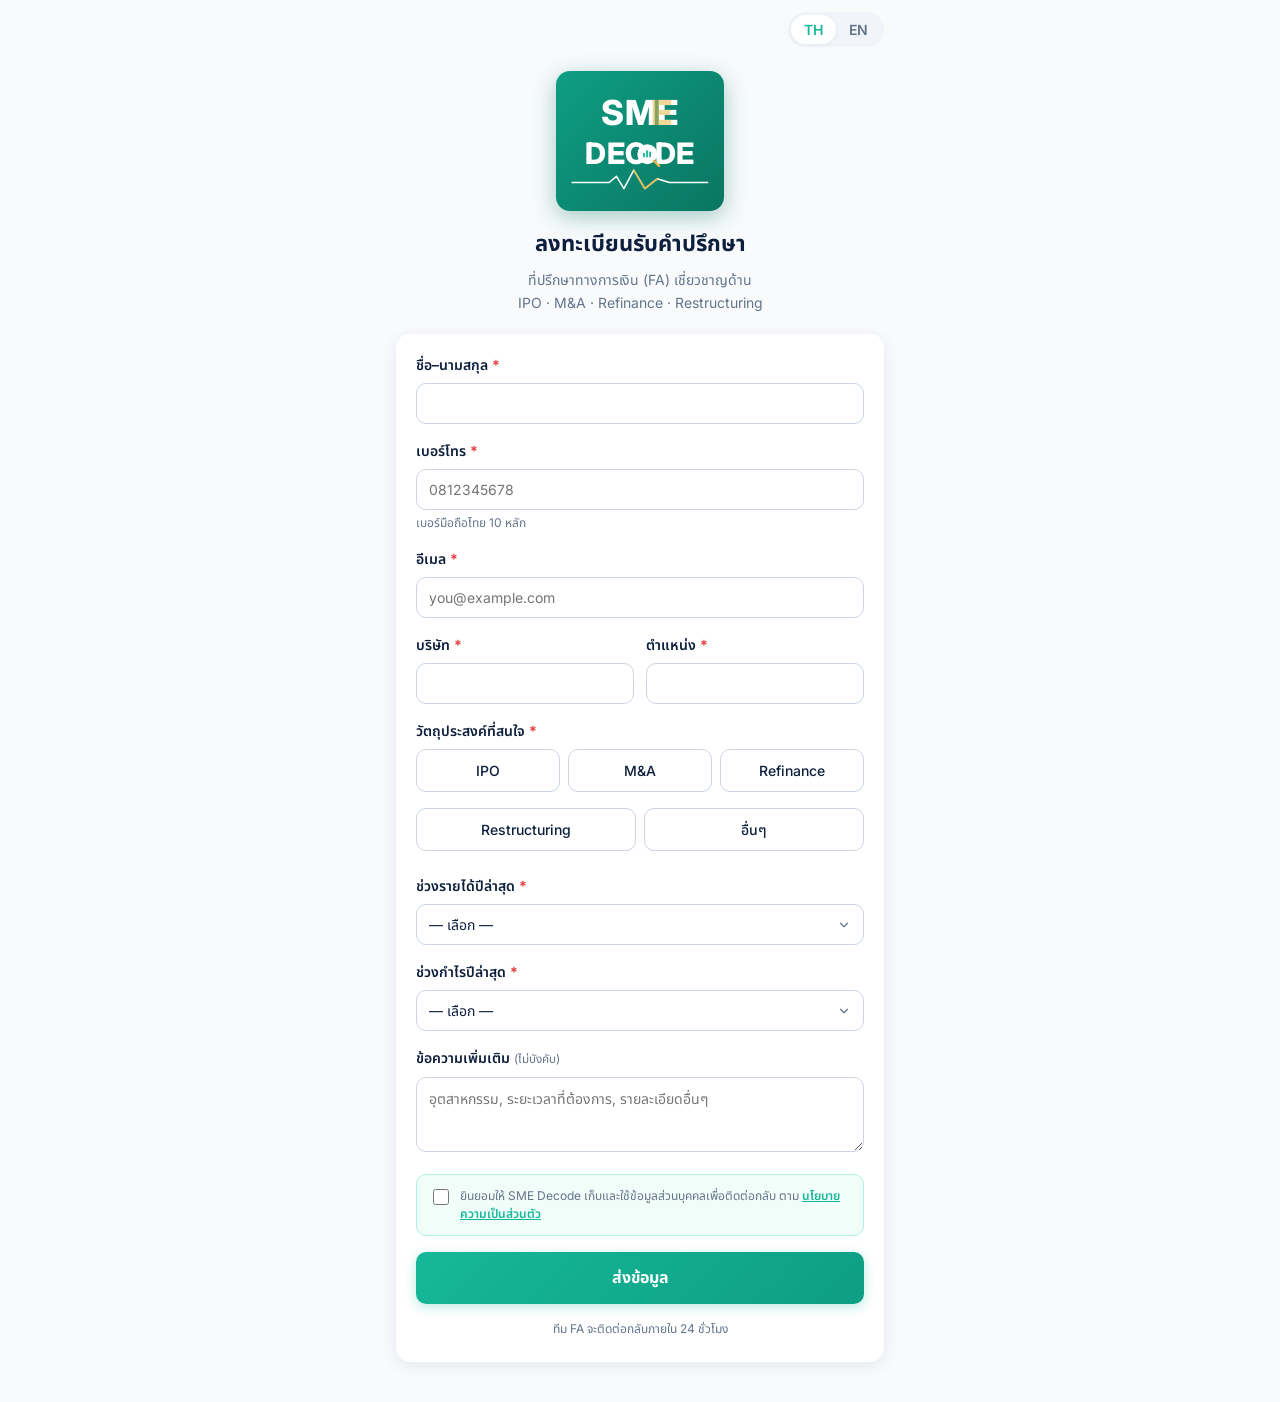
==== commit fb9b31c0: "Fix LIFF 400 Bad Request + complete SME Decode rebrand - Gate liff.login() with liff.isInClient(): c" ====
--- a/index.html
+++ b/index.html
@@ -19,9 +19,10 @@
 
       <!-- Language Toggle -->
       <div class="lang-bar">
-        <div class="lang-toggle" role="group" aria-label="Language">
-          <button id="btn-th" class="active" onclick="setLang('th')">TH</button>
-          <button id="btn-en" onclick="setLang('en')">EN</button>
+        <div class="lang-switch" id="lang-switch" data-active="th" role="group" aria-label="Language">
+          <button type="button" class="lang-option" data-lang="th">TH</button>
+          <button type="button" class="lang-option" data-lang="en">EN</button>
+          <span class="lang-slider" aria-hidden="true"></span>
         </div>
       </div>
 
@@ -31,8 +32,8 @@
           <svg class="logo-svg" viewBox="0 0 240 200" xmlns="http://www.w3.org/2000/svg" aria-label="SME Decode">
             <!-- SME — navy, with subtle glitch-shadow on the E -->
             <g font-family="Inter, 'Noto Sans Thai', sans-serif" font-weight="800" letter-spacing="1">
-              <text x="120" y="74" text-anchor="middle" font-size="56" fill="#0d1f3c">SME</text>
-              <text x="156" y="74" text-anchor="middle" font-size="56" fill="#e8b84b" opacity="0.45">E</text>
+              <text x="120" y="74" text-anchor="middle" font-size="56" fill="#ffffff">SME</text>
+              <text x="156" y="74" text-anchor="middle" font-size="56" fill="#e8b84b" opacity="0.55">E</text>
             </g>
             <!-- DECODE — white, with magnifier replacing the O -->
             <g font-family="Inter, 'Noto Sans Thai', sans-serif" font-weight="800" letter-spacing="1">
--- a/style.css
+++ b/style.css
@@ -31,31 +31,52 @@
   padding: var(--space-3) 0 0;
 }
 
-.lang-toggle {
-  display: flex;
-  gap: 2px;
+.lang-switch {
+  position: relative;
+  display: inline-flex;
   background: var(--neutral-100);
   border-radius: var(--radius-full);
   padding: 3px;
-}
-
-.lang-toggle button {
-  padding: 4px 14px;
+  width: 96px;
+  user-select: none;
+}
+
+.lang-switch .lang-option {
+  position: relative;
+  z-index: 2;
+  flex: 1;
+  padding: 6px 0;
+  font-family: var(--font-sans);
   font-size: var(--text-sm);
   font-weight: var(--weight-semibold);
-  font-family: var(--font-sans);
+  color: var(--color-text-soft);
+  background: transparent;
   border: none;
   border-radius: var(--radius-full);
-  background: transparent;
-  color: var(--color-text-soft);
   cursor: pointer;
-  transition: all var(--transition-fast);
-}
-
-.lang-toggle button.active {
+  transition: color var(--transition-fast);
+}
+
+.lang-switch[data-active="th"] .lang-option[data-lang="th"],
+.lang-switch[data-active="en"] .lang-option[data-lang="en"] {
+  color: var(--brand-primary);
+}
+
+.lang-switch .lang-slider {
+  position: absolute;
+  top: 3px;
+  left: 3px;
+  width: calc(50% - 3px);
+  height: calc(100% - 6px);
   background: var(--white);
-  color: var(--brand-primary);
+  border-radius: var(--radius-full);
   box-shadow: var(--shadow-sm);
+  transition: transform var(--transition-base);
+  z-index: 1;
+}
+
+.lang-switch[data-active="en"] .lang-slider {
+  transform: translateX(100%);
 }
 
 /* ---------- Hero ---------- */
@@ -72,8 +93,8 @@
   width: 168px;
   height: 140px;
   border-radius: var(--radius-lg);
-  background: linear-gradient(135deg, #14c9a1 0%, #0e9e84 100%);
-  box-shadow: 0 6px 22px rgba(22, 184, 153, 0.28);
+  background: linear-gradient(135deg, #0e9e84 0%, #0a7561 100%);
+  box-shadow: 0 6px 22px rgba(10, 117, 97, 0.35);
 }
 
 .logo-svg {
